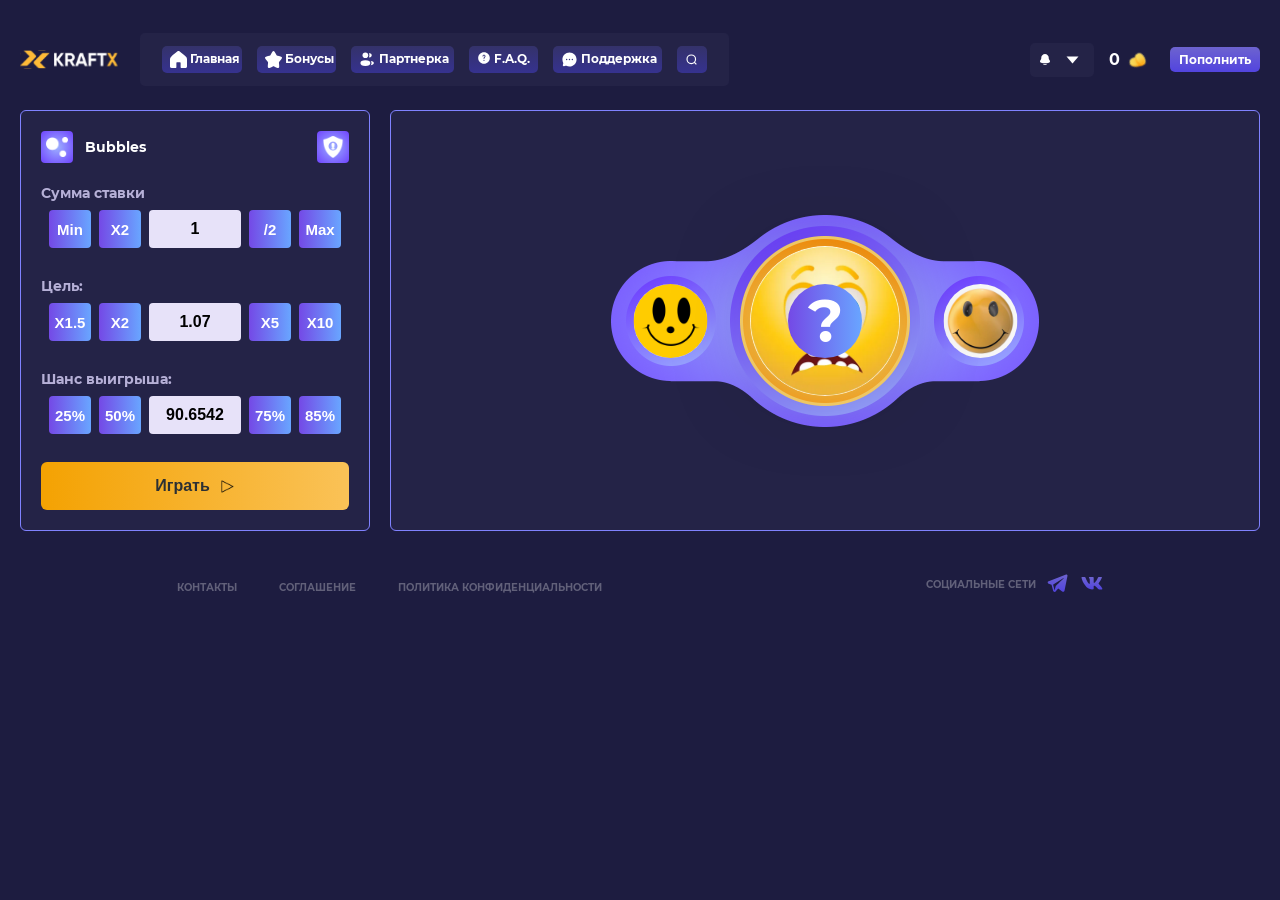
==== bubbles.html @ 5bf8cf63 "1" ====
<!DOCTYPE html>
<html lang="ru">
  <head>
    <meta charset="UTF-8" />
    <meta name="viewport" content="width=device-width, initial-scale=1.0" />
    <link
      rel="stylesheet"
      href="https://cdn.jsdelivr.net/npm/swiper@11/swiper-bundle.min.css"
    />
    <link rel="stylesheet" href="css/main.css" />
    <title>kraftX / Bubbles</title>
  </head>
  <body class="page">
    <div class="wrapper">
      <header class="header">
        <div class="header__wrapper">
          <div class="header__inner">
            <img class="logo" src="img/logo.svg" alt="лого" />
            <ul class="header__list">
              <li>
                <img src="img/Vector.svg" alt="icon" />
                <a href="#">Главная</a>
              </li>
              <li>
                <img src="img/Vector (1).svg" alt="icon" />
                <a href="#">Бонусы</a>
              </li>
              <li>
                <img src="img/Vector(2).svg" alt="icon" />
                <a href="#">Партнерка</a>
              </li>
              <li>
                <a href="#"><img src="img/Vector(3).svg" alt="icon" /></a>
                <a href="#">F.A.Q.</a>
              </li>
              <li>
                <img src="img/Vector(4).svg" alt="icon" />
                <a href="#">Поддержка</a>
              </li>
              <li class="nav-search">
                <input class="input-search" type="text" placeholder="Поиск" />
                <img src="img/search.svg" alt="search" />
              </li>
            </ul>
            <div class="header__auth-item-btn">
              <div class="header__auth-item">
                <img
                  class="chat__send-wrap-img"
                  src="img/Vector(5).svg"
                  alt="иконка"
                />
                <img
                  id="myButton"
                  class="header__auth-tringle"
                  src="./img/triangl.svg"
                  alt="иконка"
                />
                <ul class="header__auth-list">
                  <li>
                    <a class="header__auth-link" href="#">
                      ID:
                      <p>4</p>
                    </a>
                  </li>
                  <li>
                    <a class="header__auth-link" href="#">
                      ID:
                      <p>Профиль</p>
                    </a>
                  </li>
                  <li>
                    <a class="header__auth-link" href="#">
                      ID:
                      <p>Промокоды</p>
                    </a>
                  </li>
                  <li>
                    <a class="header__auth-link" href="#">
                      ID:
                      <p>Выйти</p>
                    </a>
                  </li>
                </ul>
              </div>
              <div class="header-cash crach-hidden">
                <p>0</p>
                <img src="img/money.svg" alt="money" />
              </div>
              <button class="header__in-button replenish-btn">Пополнить</button>
            </div>
            <div class="header__burger">
              <span></span>
            </div>
          </div>
        </div>
      </header>
      <div class="mobile-menu">
        <div class="mobile-menu-inner">
          <ul class="mobile-list">
            <li>
              <a class="link-mobile" href="">Главная</a>
            </li>
            <li>
              <a class="link-mobile" href="#">Бонусы</a>
            </li>
            <li>
              <a class="link-mobile" href="">Партнерка</a>
            </li>
            <li>
              <a class="link-mobile" href="#">FAQ</a>
            </li>
            <li>
              <a class="link-mobile" href="#">Поддержка</a>
            </li>
            <li class="nav-search-mobile">
              <input class="input-search" type="text" placeholder="Поиск" />
              <img src="img/search.svg" alt="search" />
            </li>
            <li>
              <button class="header__in-button-mob">Войти</button>
            </li>
          </ul>
        </div>
      </div>
      <main class="content">
        <section class="bubbles">
          <div class="container">
            <div class="bubbles__wrapper">
              <div class="bubbles__sidebar">
                <div class="bubbles__header">
                  <div class="bubbles__header-name">
                    <div class="bubbles__header-icon">
                      <img src="./icons/bubble.png" alt="bubbles" />
                    </div>
                    Bubbles
                  </div>
                  <button class="bubbles__header-shield" type="button">
                    <img src="./icons/shield.png" alt="shield" />
                  </button>
                </div>
                <form novalidate action="#" class="bubbles__field">
                  <!--поле-->
                  <div class="bubbles__field-wrapper">
                    <span class="bubbles__field-name">Сумма ставки</span>
                    <div class="bubbles__field-inner">
                      <!--кнопки-->
                      <div class="bubbles__buttons">
                        <button id="btnMin" class="bubbles__btn">Min</button>
                        <button id="btnX2" class="bubbles__btn">X2</button>
                      </div>
                      <!--сумма-->
                      <input
                        id="inputAmount"
                        class="bubbles__input"
                        type="number"
                        value="1"
                        placeholder="100.00 ₽"
                        onkeydown="preventArrowKeys(event)"
                        onwheel="preventMouseWheel(event)"
                      />
                      <!--кнопки-->
                      <div class="bubbles__buttons">
                        <button id="btn/2" class="bubbles__btn">/2</button>
                        <button id="btnMax" class="bubbles__btn">Max</button>
                      </div>
                    </div>
                  </div>
                  <!--поле-->
                  <div class="bubbles__field-wrapper">
                    <span class="bubbles__field-name">Цель:</span>
                    <div class="bubbles__field-inner">
                      <!--кнопки-->
                      <div class="bubbles__buttons">
                        <button id="X1.5" class="bubbles__btn">X1.5</button>
                        <button id="multiplyBy2" class="bubbles__btn">
                          X2
                        </button>
                      </div>
                      <!--сумма-->
                      <input
                        id="inputPurpose"
                        class="bubbles__input input-amount"
                        type="number"
                        value="1.07"
                        placeholder="X10"
                        onkeydown="preventArrowKeys(event)"
                        onwheel="preventMouseWheel(event)"
                      />
                      <!--кнопки-->
                      <div class="bubbles__buttons">
                        <button id="multiplyBy5" class="bubbles__btn">
                          X5
                        </button>
                        <button id="multiplyBy10" class="bubbles__btn">
                          X10
                        </button>
                      </div>
                    </div>
                  </div>
                  <!--поле-->
                  <div class="bubbles__field-wrapper">
                    <span class="bubbles__field-name">Шанс выигрыша:</span>
                    <div class="bubbles__field-inner">
                      <!--кнопки-->
                      <div class="bubbles__buttons">
                        <button id="percent25" class="bubbles__btn">25%</button>
                        <button id="percent50" class="bubbles__btn">50%</button>
                      </div>
                      <!--сумма-->
                      <input
                        id="inputChance"
                        class="bubbles__input input-amount"
                        type="number"
                        value="90.6542"
                        placeholder="50"
                        onkeydown="preventArrowKeys(event)"
                        onwheel="preventMouseWheel(event)"
                      />
                      <!--кнопки-->
                      <div class="bubbles__buttons">
                        <button id="percent75" class="bubbles__btn">75%</button>
                        <button id="percent85" class="bubbles__btn">85%</button>
                      </div>
                    </div>
                  </div>
                  <button
                    id="toggleButton"
                    class="bubbles__button-submit"
                    type="submit"
                  >
                    Играть
                    <img src="./icons/triangl-p.png" alt="играть" />
                  </button>
                </form>
              </div>
              <!--игра-->
              <div class="bubbles__main">
                <div class="bubbles__result">
                  <div id="resultWrap" class="result-wrap">
                    <p class="result-ratio">x2.85</p>
                    <p class="result-winning">+1.07</p>
                  </div>
                </div>
                <div class="items bubbles__game-main">
                  <div class="item active">
                    <div class="item-slide">
                      <img src="./img/i.webp" />
                    </div>
                  </div>
                  <div class="bubbles__unknown">?</div>
                  <div class="item next">
                    <div class="item-slide">
                      <img src="./img/i2.webp" />
                    </div>
                  </div>
                  <div class="item">
                    <div class="item-slide">
                      <img src="./img/i3.jpg" />
                    </div>
                  </div>
                  <div class="item">
                    <div class="item-slide">
                      <img src="./img/i4.webp" />
                    </div>
                  </div>
                  <div class="item prev">
                    <div class="item-slide">
                      <img src="./img/i5.jpg" />
                    </div>
                  </div>
                </div>
                <!-- <div class="bubbles__game">
                  <div class="bubbles__game_wrapp">
                    <div class="bubbles__game-dots">
                      <div class="bubbles__game-dot"></div>
                      <div class="bubbles__game-dot"></div>
                      <div class="bubbles__game-dot"></div>
                    </div>
                    <div class="bubbles__game-main">
                      <div id="box1" class="bubbles__game_side">
                        <img
                          src="https://trix2.casino/assets/1-97198dc6.svg"
                          alt="icon"
                        />
                      </div>
                      <div
                        id="box2"
                        class="bubbles__game_side bubbles__game_side-center"
                      >
                        <img
                          src="https://trix2.casino/assets/1-97198dc6.svg"
                          alt="icon"
                        />
                      </div>
                      <div id="box3" class="bubbles__game_side">
                        <div class="bubbles__unknown">?</div>
                        <img
                          src="https://trix2.casino/assets/1-97198dc6.svg"
                          alt="icon"
                        />
                      </div>
                    </div>
                    <div class="bubbles__game-dots">
                      <div class="bubbles__game-dot"></div>
                      <div class="bubbles__game-dot"></div>
                      <div class="bubbles__game-dot"></div>
                    </div>
                  </div>
                </div> -->
                <div class="game_footer"></div>
              </div>
            </div>
          </div>
        </section>
      </main>
      <footer class="footer">
        <div class="footer__wrapper">
          <ul>
            <li>
              <a href="#">Контакты</a>
            </li>
            <li>
              <a href="#">Соглашение</a>
            </li>
            <li>
              <a href="#">Политика конфиденциальности</a>
            </li>
          </ul>
          <ul>
            <li>
              <p>социальные сети</p>
            </li>
            <li>
              <a href="#">
                <img src="img/telegram.svg" alt="telegram" />
              </a>
            </li>
            <li>
              <a href="#">
                <img src="img/vk.svg" alt="vk" />
              </a>
            </li>
          </ul>
        </div>
      </footer>
      <section class="nav-down">
        <ul>
          <li>
            <a href="level.html">уровень</a>
          </li>
          <li>
            <a href="chat.html">чат</a>
          </li>
          <li>
            <a href="records.html">рекорды</a>
          </li>
        </ul>
      </section>
      <div class="popup-deposit">
        <div class="popup-deposit__wrapper">
          <div class="popup-deposit__tabs">
            <!--tab-->
            <div class="tabs-item">
              <button class="tabs-btn active" type="button">Deposit</button>
            </div>
            <!--tab-->
            <div class="tabs-item">
              <button class="tabs-btn" type="button">Withdraw</button>
            </div>
            <!--tab-->
            <div class="tabs-item">
              <button class="tabs-btn" type="button">History</button>
            </div>
            <button class="popup-deposit__close" type="button">
              <img src="./icons/closed.png" alt="закрыть" />
            </button>
          </div>
          <!--депозит-->
          <div class="popup-deposit__inner active">
            <div class="popup-deposit__page">
              <div class="page-top">
                <p class="page-top-title">Current Balance</p>
                <div class="page-top-item">
                  <button type="button" class="top-drop">
                    RUB (0.00)
                    <span>❯</span>
                  </button>
                  <button type="button" class="top-drop-plus">+</button>
                </div>
              </div>
              <div class="page-top">
                <p class="page-top-title">Payment Method</p>

                <div class="page-top-list">
                  <!--item-->
                  <button type="button" class="top-list-item bank-item active">
                    <div class="top-list-img">
                      <img src="./icons/sbp.png" alt="sbp" />
                    </div>
                    <span>SBP</span>
                  </button>
                  <!--item-->
                  <button type="button" class="top-list-item bank-item">
                    <div class="top-list-img">
                      <img src="./icons/sbp.png" alt="sbp" />
                    </div>
                    <span>SBP (CIS)</span>
                  </button>
                  <!--item-->
                  <button type="button" class="top-list-item bank-item">
                    <div class="top-list-img">
                      <img src="./icons/sber.png" alt="sber" />
                    </div>
                    <span>SberPay</span>
                  </button>
                  <!--item-->
                  <button id="tel-wallet" type="button" class="top-list-item">
                    <div class="top-list-img">
                      <img src="./icons/tel-pay.png" alt="twallet" />
                    </div>
                    <span>Telegram Wallet</span>
                    <div class="top-list-befo">
                      <div class="befo-btn" type="button">
                        <img src="./icons/befo-btn.png" alt="иконка" />
                      </div>
                      <div class="befo-btn" type="button">bonus</div>
                    </div>
                  </button>
                  <!--item-->
                  <button type="button" class="top-list-item bank-item">
                    <div class="top-list-img">
                      <img src="./icons/bank.png" alt="Bank Card" />
                    </div>
                    <span>Bank Card</span>
                    <div class="top-list-befo">
                      <div class="befo-btn" type="button">rf</div>
                      <div class="befo-btn" type="button">p2p</div>
                    </div>
                  </button>
                  <!--item-->
                  <button type="button" class="top-list-item bank-item">
                    <div class="top-list-img">
                      <img src="./icons/bank.png" alt="Bank Card" />
                    </div>
                    <span>Bank Card</span>
                    <div class="top-list-befo">
                      <div class="befo-btn" type="button">rf</div>
                      <div class="befo-btn" type="button">sky</div>
                    </div>
                  </button>
                  <!--item-->
                  <button
                    id="crypto-wallet"
                    type="button"
                    class="top-list-item"
                  >
                    <div class="top-list-img">
                      <img src="./icons/bitcoin.png" alt="bitcoin" />
                    </div>
                    <span>Cryptocurrencies</span>
                  </button>
                  <!--item-->
                  <button
                    data-value="500"
                    type="button"
                    class="top-list-item bank-item"
                  >
                    <div class="top-list-img">
                      <img src="./icons/pls.png" alt="Piastrix" />
                    </div>
                    <span>Piastrix Wallet</span>
                  </button>
                  <!--item-->
                  <button
                    data-value="500"
                    type="button"
                    class="top-list-item bank-item"
                  >
                    <div class="top-list-img">
                      <img src="./icons/fk.png" alt="FK Wallet" />
                    </div>
                    <span>FK Wallet</span>
                  </button>
                  <!--item-->
                  <button
                    data-value="2000"
                    type="button"
                    class="top-list-item bank-item"
                  >
                    <div class="top-list-img">
                      <img src="./icons/YooMoney.png" alt="YooMoney" />
                    </div>
                    <span>YooMoney</span>
                  </button>
                  <!--item-->
                  <button
                    id="steam"
                    type="button"
                    class="top-list-item bank-item"
                  >
                    <div class="top-list-img">
                      <img src="./icons/Skins.png" alt="Skins" />
                    </div>
                    <span>Skins</span>
                    <div class="top-list-befo">
                      <div class="befo-btn" type="button">csgo</div>
                      <div class="befo-btn" type="button">dota2</div>
                    </div>
                  </button>
                </div>
                <!--list-->
                <div class="page-form">
                  <!--item TOP-->
                  <div class="page-select">
                    <div class="page-select-img">
                      <img class="next-img" src="./icons/sbp.png" alt="sbp" />
                    </div>
                    <p class="next-text">SBP</p>
                    <span>❯</span>
                  </div>
                  <div class="list-nested">
                    <div class="list-nested-triangle"></div>
                    <!--item LIST-->
                    <div class="page-select page-select-nested">
                      <div class="page-select-img-nested">
                        <img class="prev-img" src="./icons/sbp.png" alt="sbp" />
                      </div>
                      <p>SBP</p>
                    </div>
                    <!--item LIST-->
                    <div class="page-select page-select-nested">
                      <div class="page-select-img-nested">
                        <img
                          class="prev-img"
                          src="./icons/sber.png"
                          alt="sbp"
                        />
                      </div>
                      <p>SberPay</p>
                    </div>
                    <!--item LIST-->
                    <div id="tel-nested" class="page-select page-select-nested">
                      <div class="page-select-img-nested">
                        <img
                          class="prev-img"
                          src="./icons/tel-pay.png"
                          alt="sbp"
                        />
                      </div>
                      <p>Telegram Wallet</p>
                      <div class="top-list-befo">
                        <div class="befo-btn top-befo" type="button">
                          <img src="./icons/befo-btn.png" alt="иконка" />
                        </div>
                        <div class="befo-btn top-befo" type="button">bonus</div>
                      </div>
                    </div>
                    <!--item LIST-->
                    <div class="page-select page-select-nested">
                      <div class="page-select-img-nested">
                        <img
                          class="prev-img"
                          src="./icons/bank.png"
                          alt="sbp"
                        />
                      </div>
                      <p>Bank Card</p>
                      <div class="top-list-befo">
                        <div class="befo-btn top-befo" type="button">rf</div>
                        <div class="befo-btn top-befo" type="button">p2p</div>
                      </div>
                    </div>
                    <!--item LIST-->
                    <div class="page-select page-select-nested">
                      <div class="page-select-img-nested">
                        <img
                          class="prev-img"
                          src="./icons/bank.png"
                          alt="sbp"
                        />
                      </div>
                      <p>Bank Card</p>
                      <div class="top-list-befo">
                        <div class="befo-btn top-befo" type="button">rf</div>
                        <div class="befo-btn top-befo" type="button">aky</div>
                      </div>
                    </div>
                    <!--item LIST-->
                    <div
                      id="crypto-nested"
                      class="page-select page-select-nested"
                    >
                      <div class="page-select-img-nested">
                        <img class="prev-img" src="./icons/bit.png" alt="sbp" />
                      </div>
                      <p>Cryptocurrencies</p>
                    </div>
                    <!--item LIST-->
                    <div class="page-select page-select-nested">
                      <div class="page-select-img-nested">
                        <img class="prev-img" src="./icons/pls.png" alt="sbp" />
                      </div>
                      <p>Piastrix Wallet</p>
                    </div>
                    <!--item LIST-->
                    <div class="page-select page-select-nested">
                      <div class="page-select-img-nested">
                        <img class="prev-img" src="./icons/fk.png" alt="sbp" />
                      </div>
                      <p>FK Wallet</p>
                    </div>
                    <!--item LIST-->
                    <div class="page-select page-select-nested">
                      <div class="page-select-img-nested">
                        <img
                          class="prev-img"
                          src="./icons/YooMoney.png"
                          alt="sbp"
                        />
                      </div>
                      <p>YooMoney</p>
                    </div>
                    <!--item LIST-->
                    <div class="page-select page-select-nested">
                      <div class="page-select-img-nested">
                        <img
                          class="prev-img"
                          src="./icons/Skins.png"
                          alt="sbp"
                        />
                      </div>
                      <p>Skins</p>
                      <div class="top-list-befo">
                        <div class="befo-btn top-befo" type="button">ksgo</div>
                        <div class="befo-btn top-befo" type="button">dota2</div>
                      </div>
                    </div>
                  </div>
                </div>
                <!--list-->
              </div>
            </div>
            <!--цены-->
            <div class="page-item page-all-bank active">
              <form class="page-item-form" action="" method="">
                <div class="page-item-title">
                  <div class="page-item-image">
                    <img src="./icons/sbp.png" alt="sbp" />
                  </div>
                  <div class="age-item-text">
                    <p>Selected payment method</p>
                    <span>SBP</span>
                  </div>
                </div>
                <label for="">Deposit Amount</label>
                <div class="input-item">
                  <span class="input-span">₽</span>
                  <input class="page-input" type="text" value="1000" />
                </div>
                <!--обертка выбора суммы-->
                <div class="input-btns">
                  <!--item-->
                  <div class="input-btns-item">
                    <button class="active" type="button" data-value="1000">
                      1000&nbsp;₽
                    </button>
                  </div>
                  <!--item-->
                  <div class="input-btns-item">
                    <button type="button" data-value="2000">2000&nbsp;₽</button>
                  </div>
                  <!--item-->
                  <div class="input-btns-item">
                    <button type="button" data-value="3000">3000&nbsp;₽</button>
                  </div>
                  <!--item-->
                  <div class="input-btns-item">
                    <button type="button" data-value="4000">4000&nbsp;₽</button>
                  </div>
                  <!--item-->
                  <div class="input-btns-item">
                    <button type="button" data-value="5000">5000&nbsp;₽</button>
                  </div>
                </div>
                <button class="page-input-submit" type="submit">
                  Proceed to payment
                </button>
              </form>
              <div class="page-footer">
                <div class="page-footer-img">
                  <svg
                    xmlns="http://www.w3.org/2000/svg"
                    viewBox="0 0 30 32"
                    fill="currentColor"
                    aria-hidden="true"
                    class="icon"
                  >
                    <path
                      d="M29.375 12.25H26.25V9.856C26.25 5.76 21.334 1 15 1S3.75 5.76 3.75 9.856v2.394H.625a.625.625 0 00-.625.625v10c0 .344.28.625.625.625h3.75A.627.627 0 005 22.875V9.856C5 6.411 9.459 2.25 15 2.25s10 4.161 10 7.607v16.221a2.425 2.425 0 01-2.422 2.421H21.25v-.625a.627.627 0 00-.625-.625h-5.058c-1.002 0-1.817.815-1.817 1.934a1.817 1.817 0 001.816 1.816h5.059a.625.625 0 00.625-.625v-.625h1.329a3.673 3.673 0 003.671-3.671v-2.579h3.125a.626.626 0 00.625-.625v-10a.626.626 0 00-.625-.625z"
                    ></path>
                    <path
                      d="M23.75 14.854v-2.526c0-4.817-3.926-8.735-8.75-8.735s-8.75 3.931-8.75 8.762v2.214c0 4.587 3.674 11.392 8.75 11.392 4.712.003 8.75-6.106 8.75-11.107z"
                    ></path>
                  </svg>
                </div>
                <div class="page-footer-text">
                  Having issues? <br />Contact our support team
                </div>
                <button class="page-footer-btn" type="button">Support</button>
              </div>
            </div>
            <!--цены 500-->
            <div id="page-500" class="page-item page-all-bank">
              <form class="page-item-form" action="" method="">
                <div class="page-item-title">
                  <div class="page-item-image">
                    <img src="./icons/sbp.png" alt="sbp" />
                  </div>
                  <div class="age-item-text">
                    <p>Selected payment method</p>
                    <span>SBP</span>
                  </div>
                </div>
                <label for="">Deposit Amount</label>
                <div class="input-item">
                  <span class="input-span">₽</span>
                  <input class="page-input" type="text" value="500" />
                </div>
                <!--обертка выбора суммы-->
                <div class="input-btns">
                  <!--item-->
                  <div class="input-btns-item">
                    <button class="active" type="button" data-value="500">
                      1000&nbsp;₽
                    </button>
                  </div>
                  <!--item-->
                  <div class="input-btns-item">
                    <button type="button" data-value="1000">2000&nbsp;₽</button>
                  </div>
                  <!--item-->
                  <div class="input-btns-item">
                    <button type="button" data-value="2000">3000&nbsp;₽</button>
                  </div>
                  <!--item-->
                  <div class="input-btns-item">
                    <button type="button" data-value="5000">4000&nbsp;₽</button>
                  </div>
                  <!--item-->
                  <div class="input-btns-item">
                    <button type="button" data-value="10000">
                      5000&nbsp;₽
                    </button>
                  </div>
                </div>
                <button class="page-input-submit" type="submit">
                  Proceed to payment
                </button>
              </form>
              <div class="page-footer">
                <div class="page-footer-img">
                  <svg
                    xmlns="http://www.w3.org/2000/svg"
                    viewBox="0 0 30 32"
                    fill="currentColor"
                    aria-hidden="true"
                    class="icon"
                  >
                    <path
                      d="M29.375 12.25H26.25V9.856C26.25 5.76 21.334 1 15 1S3.75 5.76 3.75 9.856v2.394H.625a.625.625 0 00-.625.625v10c0 .344.28.625.625.625h3.75A.627.627 0 005 22.875V9.856C5 6.411 9.459 2.25 15 2.25s10 4.161 10 7.607v16.221a2.425 2.425 0 01-2.422 2.421H21.25v-.625a.627.627 0 00-.625-.625h-5.058c-1.002 0-1.817.815-1.817 1.934a1.817 1.817 0 001.816 1.816h5.059a.625.625 0 00.625-.625v-.625h1.329a3.673 3.673 0 003.671-3.671v-2.579h3.125a.626.626 0 00.625-.625v-10a.626.626 0 00-.625-.625z"
                    ></path>
                    <path
                      d="M23.75 14.854v-2.526c0-4.817-3.926-8.735-8.75-8.735s-8.75 3.931-8.75 8.762v2.214c0 4.587 3.674 11.392 8.75 11.392 4.712.003 8.75-6.106 8.75-11.107z"
                    ></path>
                  </svg>
                </div>
                <div class="page-footer-text">
                  Having issues? <br />Contact our support team
                </div>
                <button class="page-footer-btn" type="button">Support</button>
              </div>
            </div>
            <!--цены 2000-->
            <div id="page-2000" class="page-item page-all-bank">
              <form class="page-item-form" action="" method="">
                <div class="page-item-title">
                  <div class="page-item-image">
                    <img src="./icons/sbp.png" alt="sbp" />
                  </div>
                  <div class="age-item-text">
                    <p>Selected payment method</p>
                    <span>SBP</span>
                  </div>
                </div>
                <label for="">Deposit Amount</label>
                <div class="input-item">
                  <span class="input-span">₽</span>
                  <input class="page-input" type="text" value="2000" />
                </div>
                <!--обертка выбора суммы-->
                <div class="input-btns">
                  <!--item-->
                  <div class="input-btns-item">
                    <button class="active" type="button" data-value="2000">
                      2000&nbsp;₽
                    </button>
                  </div>
                  <!--item-->
                  <div class="input-btns-item">
                    <button type="button" data-value="1000">3000&nbsp;₽</button>
                  </div>
                  <!--item-->
                  <div class="input-btns-item">
                    <button type="button" data-value="2000">5000&nbsp;₽</button>
                  </div>
                  <!--item-->
                  <div class="input-btns-item">
                    <button type="button" data-value="5000">
                      10000&nbsp;₽
                    </button>
                  </div>
                  <!--item-->
                  <div class="input-btns-item">
                    <button type="button" data-value="10000">
                      15000&nbsp;₽
                    </button>
                  </div>
                </div>
                <button class="page-input-submit" type="submit">
                  Proceed to payment
                </button>
              </form>
              <div class="page-footer">
                <div class="page-footer-img">
                  <svg
                    xmlns="http://www.w3.org/2000/svg"
                    viewBox="0 0 30 32"
                    fill="currentColor"
                    aria-hidden="true"
                    class="icon"
                  >
                    <path
                      d="M29.375 12.25H26.25V9.856C26.25 5.76 21.334 1 15 1S3.75 5.76 3.75 9.856v2.394H.625a.625.625 0 00-.625.625v10c0 .344.28.625.625.625h3.75A.627.627 0 005 22.875V9.856C5 6.411 9.459 2.25 15 2.25s10 4.161 10 7.607v16.221a2.425 2.425 0 01-2.422 2.421H21.25v-.625a.627.627 0 00-.625-.625h-5.058c-1.002 0-1.817.815-1.817 1.934a1.817 1.817 0 001.816 1.816h5.059a.625.625 0 00.625-.625v-.625h1.329a3.673 3.673 0 003.671-3.671v-2.579h3.125a.626.626 0 00.625-.625v-10a.626.626 0 00-.625-.625z"
                    ></path>
                    <path
                      d="M23.75 14.854v-2.526c0-4.817-3.926-8.735-8.75-8.735s-8.75 3.931-8.75 8.762v2.214c0 4.587 3.674 11.392 8.75 11.392 4.712.003 8.75-6.106 8.75-11.107z"
                    ></path>
                  </svg>
                </div>
                <div class="page-footer-text">
                  Having issues? <br />Contact our support team
                </div>
                <button class="page-footer-btn" type="button">Support</button>
              </div>
            </div>
            <!--цены телеграм-->
            <div class="page-item page-telegram">
              <div class="page-telegram-wrapp">
                To top up this way, you need to link your Telegram account.<br /><br />
                <div class="page-telegram-inner">
                  <div>
                    Find our bot <a href="#" target="_blank">ваш бот</a> on
                    Telegram and send it the following command:
                  </div>
                  <div class="telegram-input-item">
                    <div class="telegram-input-inner">
                      <input
                        id="myInput"
                        type="text"
                        readonly
                        value="/start MYJcTgtwFvFPqivd"
                      />
                      <button type="button" onclick="telegramCopyFunction()">
                        <svg
                          xmlns="http://www.w3.org/2000/svg"
                          viewBox="0 0 32 32"
                          fill="currentColor"
                          aria-hidden="true"
                          class="icon"
                        >
                          <path
                            d="M11.667 26A5.674 5.674 0 016 20.333V6.667H3.667A3.67 3.67 0 000 10.333v18A3.67 3.67 0 003.667 32h16.666A3.67 3.67 0 0024 28.333V26z"
                          ></path>
                          <path
                            d="M29.333 3.667A3.666 3.666 0 0025.667 0h-14A3.667 3.667 0 008 3.667v16.666A3.667 3.667 0 0011.667 24h14a3.666 3.666 0 003.666-3.667z"
                          ></path>
                        </svg>
                      </button>
                    </div>
                  </div>
                  Or start the bot by pressing the button
                  <a class="telegram-input-btn" href="#">Open Telegram</a>
                </div>
              </div>
              <div class="page-footer">
                <div class="page-footer-img">
                  <svg
                    xmlns="http://www.w3.org/2000/svg"
                    viewBox="0 0 30 32"
                    fill="currentColor"
                    aria-hidden="true"
                    class="icon"
                  >
                    <path
                      d="M29.375 12.25H26.25V9.856C26.25 5.76 21.334 1 15 1S3.75 5.76 3.75 9.856v2.394H.625a.625.625 0 00-.625.625v10c0 .344.28.625.625.625h3.75A.627.627 0 005 22.875V9.856C5 6.411 9.459 2.25 15 2.25s10 4.161 10 7.607v16.221a2.425 2.425 0 01-2.422 2.421H21.25v-.625a.627.627 0 00-.625-.625h-5.058c-1.002 0-1.817.815-1.817 1.934a1.817 1.817 0 001.816 1.816h5.059a.625.625 0 00.625-.625v-.625h1.329a3.673 3.673 0 003.671-3.671v-2.579h3.125a.626.626 0 00.625-.625v-10a.626.626 0 00-.625-.625z"
                    ></path>
                    <path
                      d="M23.75 14.854v-2.526c0-4.817-3.926-8.735-8.75-8.735s-8.75 3.931-8.75 8.762v2.214c0 4.587 3.674 11.392 8.75 11.392 4.712.003 8.75-6.106 8.75-11.107z"
                    ></path>
                  </svg>
                </div>
                <div class="page-footer-text">
                  Having issues? <br />Contact our support team
                </div>
                <button class="page-footer-btn" type="button">Support</button>
              </div>
            </div>
            <!--цены крипта-->
            <div class="page-item page-crypto">
              <div class="crypto-label">Select Cryptocurrency</div>
              <!--кнопки крипта-->
              <div class="crypto-items">
                <!--item-->
                <button class="crypto-button active">
                  <div class="crypto-img">
                    <img src="./icons/trc.png" alt="крипта" />
                  </div>
                  USDT
                  <div class="crypto-befo">
                    <div class="befo-btn" type="button">trc-20</div>
                  </div>
                </button>
                <!--item-->
                <button class="crypto-button">
                  <div class="crypto-img">
                    <img src="./icons/erc.png" alt="крипта" />
                  </div>
                  USDT
                  <div class="crypto-befo">
                    <div class="befo-btn" type="button">ERC-20</div>
                  </div>
                </button>
                <!--item-->
                <button class="crypto-button">
                  <div class="crypto-img">
                    <img src="./icons/bnb.png" alt="крипта" />
                  </div>
                  BNB
                </button>
                <!--item-->
                <button class="crypto-button">
                  <div class="crypto-img">
                    <img src="./icons/bit.png" alt="крипта" />
                  </div>
                  Bitcoin
                </button>
                <!--item-->
                <button class="crypto-button">
                  <div class="crypto-img">
                    <img src="./icons/eth.png" alt="крипта" />
                  </div>
                  Ethereum
                </button>
                <!--item-->
                <button class="crypto-button">
                  <div class="crypto-img">
                    <img src="./icons/lite.png" alt="крипта" />
                  </div>
                  Litecoin
                </button>
                <!--item-->
                <button class="crypto-button crypto-full">
                  <div class="crypto-img">
                    <img src="./icons/tron.png" alt="крипта" />
                  </div>
                  Tron
                </button>
                <!--item-->
                <button class="crypto-button crypto-full">
                  <div class="crypto-img">
                    <img src="./icons/dog.png" alt="крипта" />
                  </div>
                  Dogecoin
                </button>
              </div>
              <div class="deposit-address">
                Your personal deposit address USDT (ERC-20)
              </div>
              <div class="crypto-input-item">
                <div class="crypto-input-inner">
                  <input
                    id="cryptoInput"
                    type="text"
                    readonly=""
                    value="TVCMSggGMUKmtWAeTtzZh5kGGrv5QQXCqK"
                  />
                  <button type="button" onclick="cryptoDepCopyFunction()">
                    <svg
                      xmlns="http://www.w3.org/2000/svg"
                      viewBox="0 0 32 32"
                      fill="currentColor"
                      aria-hidden="true"
                      class="icon"
                    >
                      <path
                        d="M11.667 26A5.674 5.674 0 016 20.333V6.667H3.667A3.67 3.67 0 000 10.333v18A3.67 3.67 0 003.667 32h16.666A3.67 3.67 0 0024 28.333V26z"
                      ></path>
                      <path
                        d="M29.333 3.667A3.666 3.666 0 0025.667 0h-14A3.667 3.667 0 008 3.667v16.666A3.667 3.667 0 0011.667 24h14a3.666 3.666 0 003.666-3.667z"
                      ></path>
                    </svg>
                  </button>
                </div>
              </div>
              <div class="qr-wrapper">
                <div class="qr-code-image">
                  <img src="./icons/qr-code.webp" alt="qr" />
                </div>
              </div>
              <div class="crypto-calc-wrapper">
                <div class="crypto-calc-items">
                  <!--input-->
                  <div class="crypto-calc-input">
                    <label class="crypto-calc-label" for="coinInput">ETH</label>
                    <input id="coinInput" type="text" value="1.00000000" />
                  </div>
                  <!--input-->
                  <div class="crypto-calc-input">
                    <label class="crypto-calc-label" for="currencyInput"
                      >ETH</label
                    >
                    <input id="currencyInput" type="text" value="225995.30" />
                  </div>
                </div>
                <div class="crypto-calc-text">
                  The exchange rate is fixed at the moment of payment.
                </div>
                <div class="calc-text-info">
                  Please send only
                  <span>Ethereum ERC-20</span>
                  to this address.<br />
                  Sending any other currency will result in a loss of funds.
                </div>
              </div>
              <div class="page-footer">
                <div class="page-footer-img">
                  <svg
                    xmlns="http://www.w3.org/2000/svg"
                    viewBox="0 0 30 32"
                    fill="currentColor"
                    aria-hidden="true"
                    class="icon"
                  >
                    <path
                      d="M29.375 12.25H26.25V9.856C26.25 5.76 21.334 1 15 1S3.75 5.76 3.75 9.856v2.394H.625a.625.625 0 00-.625.625v10c0 .344.28.625.625.625h3.75A.627.627 0 005 22.875V9.856C5 6.411 9.459 2.25 15 2.25s10 4.161 10 7.607v16.221a2.425 2.425 0 01-2.422 2.421H21.25v-.625a.627.627 0 00-.625-.625h-5.058c-1.002 0-1.817.815-1.817 1.934a1.817 1.817 0 001.816 1.816h5.059a.625.625 0 00.625-.625v-.625h1.329a3.673 3.673 0 003.671-3.671v-2.579h3.125a.626.626 0 00.625-.625v-10a.626.626 0 00-.625-.625z"
                    ></path>
                    <path
                      d="M23.75 14.854v-2.526c0-4.817-3.926-8.735-8.75-8.735s-8.75 3.931-8.75 8.762v2.214c0 4.587 3.674 11.392 8.75 11.392 4.712.003 8.75-6.106 8.75-11.107z"
                    ></path>
                  </svg>
                </div>
                <div class="page-footer-text">
                  Having issues? <br />Contact our support team
                </div>
                <button class="page-footer-btn" type="button">Support</button>
              </div>
            </div>
          </div>
          <!--вывод-->
          <div class="popup-deposit__inner">
            <div class="popup-deposit__page">
              <div class="page-top">
                <p class="page-top-title">Current Balance</p>
                <div class="page-top-item">
                  <button type="button" class="top-drop">
                    RUB (0.00)
                    <span>❯</span>
                  </button>
                  <button type="button" class="top-drop-plus">+</button>
                </div>
              </div>
              <div class="page-top">
                <p class="page-top-title">Choose Method</p>
                <div class="page-top-list">
                  <!--item-->
                  <button type="button" class="top-list-item withdraw active">
                    <div class="top-list-img">
                      <img src="./icons/bank.png" alt="Bank Card" />
                    </div>
                    Bank Card
                  </button>
                  <!--item-->
                  <button type="button" class="top-list-item withdraw">
                    <div class="top-list-img">
                      <img src="./icons/tel-pay.png" alt="Bank Card" />
                    </div>
                    Telegram Wallet
                  </button>
                  <!--item-->
                  <button type="button" class="top-list-item withdraw">
                    <div class="top-list-img">
                      <img src="./icons/trc.png" alt="Bank Card" />
                    </div>
                    Tether USDT
                  </button>
                  <!--item-->
                  <button type="button" class="top-list-item withdraw">
                    <div class="top-list-img">
                      <img src="./icons/pls.png" alt="Bank Card" />
                    </div>
                    Piastrix Wallet
                  </button>
                  <!--item-->
                  <button type="button" class="top-list-item withdraw">
                    <div class="top-list-img">
                      <img src="./icons/fk.png" alt="Bank Card" />
                    </div>
                    FK Wallet
                  </button>
                </div>
                <!--list-->
                <div class="page-form">
                  <!--item TOP-->
                  <div class="page-select page-select-withdraw">
                    <div class="page-select-img">
                      <img class="next-imgw" src="./icons/bank.png" alt="sbp" />
                    </div>
                    <p class="next-text next-textw">Bank Card</p>

                    <span>❯</span>
                  </div>
                  <div class="list-nested list-nested-withdraw">
                    <div class="list-nested-triangle"></div>
                    <!--item LIST-->
                    <div class="page-select page-select-nested mob-nested">
                      <div class="page-select-img-nested">
                        <img
                          class="prev-img"
                          src="./icons/bank.png"
                          alt="sbp"
                        />
                      </div>
                      Bank Card
                    </div>
                    <!--item LIST-->
                    <div class="page-select page-select-nested mob-nested">
                      <div class="page-select-img-nested">
                        <img
                          class="prev-img"
                          src="./icons/tel-pay.png"
                          alt="sbp"
                        />
                      </div>
                      Telegram Wallet
                    </div>
                    <!--item LIST-->
                    <div
                      id="tel-nested"
                      class="page-select page-select-nested mob-nested"
                    >
                      <div class="page-select-img-nested">
                        <img class="prev-img" src="./icons/trc.png" alt="sbp" />
                      </div>
                      Tether USDT
                    </div>
                    <!--item LIST-->
                    <div class="page-select page-select-nested mob-nested">
                      <div class="page-select-img-nested">
                        <img class="prev-img" src="./icons/pls.png" alt="sbp" />
                      </div>
                      Piastrix Wallet
                    </div>
                    <!--item LIST-->
                    <div class="page-select page-select-nested mob-nested">
                      <div class="page-select-img-nested">
                        <img class="prev-img" src="./icons/fk.png" alt="sbp" />
                      </div>
                      FK Wallet
                    </div>
                  </div>
                </div>
                <!--list-->
              </div>
            </div>
            <!--вывод 1-->
            <div class="page-item withdraw-up active">
              <form class="page-item-form" action="" method="">
                <div class="page-item-title">
                  <div class="page-item-image">
                    <img src="./icons/sbp.png" alt="sbp" />
                  </div>
                  <div class="age-item-text">
                    <p>Selected payment method</p>
                    <span>SBP</span>
                  </div>
                </div>
                <label for="">Your Bank Card Number</label>
                <div class="withdraw-items">
                  <!--input-->
                  <div class="withdraw-item-input">
                    <input type="text" placeholder="Your Bank Card Number" />
                    <button class="withdraw-btn" type="button">
                      <svg
                        xmlns="http://www.w3.org/2000/svg"
                        viewBox="0 0 104 32"
                        fill="currentColor"
                        aria-hidden="true"
                        class="icon"
                      >
                        <path
                          d="M15.719 29.75c7.974 0 14.438-6.464 14.438-14.438S23.693.874 15.719.874 1.281 7.338 1.281 15.312 7.745 29.75 15.719 29.75zm35.156 0c7.974 0 14.438-6.464 14.438-14.438S58.849.874 50.875.874 36.437 7.338 36.437 15.312 42.901 29.75 50.875 29.75zm35.188 0c7.974 0 14.438-6.464 14.438-14.438S94.037.874 86.063.874 71.625 7.338 71.625 15.312 78.089 29.75 86.063 29.75z"
                        ></path>
                      </svg>
                    </button>
                  </div>
                  <!--input-->
                  <div class="withdraw-item-input">
                    <input type="tel" placeholder="SBP Phone Number" />
                    <button class="withdraw-btn" type="button">
                      <svg
                        xmlns="http://www.w3.org/2000/svg"
                        viewBox="0 0 104 32"
                        fill="currentColor"
                        aria-hidden="true"
                        class="icon"
                      >
                        <path
                          d="M15.719 29.75c7.974 0 14.438-6.464 14.438-14.438S23.693.874 15.719.874 1.281 7.338 1.281 15.312 7.745 29.75 15.719 29.75zm35.156 0c7.974 0 14.438-6.464 14.438-14.438S58.849.874 50.875.874 36.437 7.338 36.437 15.312 42.901 29.75 50.875 29.75zm35.188 0c7.974 0 14.438-6.464 14.438-14.438S94.037.874 86.063.874 71.625 7.338 71.625 15.312 78.089 29.75 86.063 29.75z"
                        ></path>
                      </svg>
                    </button>
                  </div>
                </div>
                <div class="withdraw-info">
                  <div class="withdraw-info-img">
                    <img src="./icons/w-sbp.png" alt="иконка" />
                  </div>
                  <div class="withdraw-info-text">
                    Обязательно указывайте ваш номер мобильного, который
                    подключен к сервису быстрых платежей <span>(СБП)</span>.
                    <br />
                    Как включить СБП в вашем банке:
                    <a
                      href="https://www.sberbank.ru/ru/person/remittance/sbp"
                      target="_blank"
                      >сбер</a
                    >
                    /
                    <a
                      href="https://www.tinkoff.ru/help/payments/transfers/about/sbp-turn-on/"
                      target="_blank"
                      rel="noopener noreferrer"
                      >тинькофф</a
                    >
                  </div>
                </div>
                <div class="withdraw-amount">
                  <!--item-->
                  <div class="withdraw-amount-item">
                    <label for="">Withdrawal Amount</label>
                    <div class="withdraw-amount-inputs">
                      <input type="text" placeholder="Withdrawal Amount" />
                      <div class="withdraw-amount-icon">₽</div>
                    </div>
                  </div>
                  <!--item-->
                  <div class="withdraw-amount-item">
                    <label for="">Amount to Receive</label>
                    <div class="withdraw-amount-inputs">
                      <input type="text" placeholder="Amount to Receive" />
                      <div class="withdraw-amount-icon">₽</div>
                    </div>
                  </div>
                </div>
                <button class="page-input-submit" type="submit">
                  Order withdrawal
                </button>
              </form>
              <div class="page-footer">
                <div class="page-footer-img">
                  <svg
                    xmlns="http://www.w3.org/2000/svg"
                    viewBox="0 0 30 32"
                    fill="currentColor"
                    aria-hidden="true"
                    class="icon"
                  >
                    <path
                      d="M29.375 12.25H26.25V9.856C26.25 5.76 21.334 1 15 1S3.75 5.76 3.75 9.856v2.394H.625a.625.625 0 00-.625.625v10c0 .344.28.625.625.625h3.75A.627.627 0 005 22.875V9.856C5 6.411 9.459 2.25 15 2.25s10 4.161 10 7.607v16.221a2.425 2.425 0 01-2.422 2.421H21.25v-.625a.627.627 0 00-.625-.625h-5.058c-1.002 0-1.817.815-1.817 1.934a1.817 1.817 0 001.816 1.816h5.059a.625.625 0 00.625-.625v-.625h1.329a3.673 3.673 0 003.671-3.671v-2.579h3.125a.626.626 0 00.625-.625v-10a.626.626 0 00-.625-.625z"
                    ></path>
                    <path
                      d="M23.75 14.854v-2.526c0-4.817-3.926-8.735-8.75-8.735s-8.75 3.931-8.75 8.762v2.214c0 4.587 3.674 11.392 8.75 11.392 4.712.003 8.75-6.106 8.75-11.107z"
                    ></path>
                  </svg>
                </div>
                <div class="page-footer-text">
                  Having issues? <br />Contact our support team
                </div>
                <button class="page-footer-btn" type="button">Support</button>
              </div>
            </div>
            <!--вывод 2-->
            <div class="page-item withdraw-up">
              <form class="page-item-form" action="" method="">
                <div class="page-item-title">
                  <div class="page-item-image">
                    <img src="./icons/tel-pay.png" alt="sbp" />
                  </div>
                  <div class="age-item-text">
                    <p>Selected payment method</p>
                    <span>Telegram Wallet</span>
                  </div>
                </div>
                <label for=""
                  >Your Wallet Address
                  <span class="label-span">trc-20</span></label
                >
                <div class="withdraw-items">
                  <!--input-->
                  <div class="withdraw-item-input">
                    <input type="text" placeholder="Enter a wallet number" />
                    <button class="withdraw-btn" type="button">
                      <svg
                        xmlns="http://www.w3.org/2000/svg"
                        viewBox="0 0 104 32"
                        fill="currentColor"
                        aria-hidden="true"
                        class="icon"
                      >
                        <path
                          d="M15.719 29.75c7.974 0 14.438-6.464 14.438-14.438S23.693.874 15.719.874 1.281 7.338 1.281 15.312 7.745 29.75 15.719 29.75zm35.156 0c7.974 0 14.438-6.464 14.438-14.438S58.849.874 50.875.874 36.437 7.338 36.437 15.312 42.901 29.75 50.875 29.75zm35.188 0c7.974 0 14.438-6.464 14.438-14.438S94.037.874 86.063.874 71.625 7.338 71.625 15.312 78.089 29.75 86.063 29.75z"
                        ></path>
                      </svg>
                    </button>
                  </div>
                </div>

                <div class="withdraw-amount">
                  <!--item-->
                  <div class="withdraw-amount-item">
                    <label for="">Withdrawal Amount</label>
                    <div class="withdraw-amount-inputs">
                      <input type="text" placeholder="Withdrawal Amount" />
                      <div class="withdraw-amount-icon">₽</div>
                    </div>
                  </div>
                  <!--item-->
                  <div class="withdraw-amount-item">
                    <label for="">Amount to Receive</label>
                    <div class="withdraw-amount-inputs">
                      <input type="text" placeholder="Amount to Receive" />
                      <div class="withdraw-amount-icon">₽</div>
                    </div>
                  </div>
                </div>
                <div class="withdraw-amount-rate">Rate: 1 USDT ≈ 96.90 RUB</div>
                <button class="page-input-submit" type="submit">
                  Order withdrawal
                </button>
              </form>
              <div class="page-footer">
                <div class="page-footer-img">
                  <svg
                    xmlns="http://www.w3.org/2000/svg"
                    viewBox="0 0 30 32"
                    fill="currentColor"
                    aria-hidden="true"
                    class="icon"
                  >
                    <path
                      d="M29.375 12.25H26.25V9.856C26.25 5.76 21.334 1 15 1S3.75 5.76 3.75 9.856v2.394H.625a.625.625 0 00-.625.625v10c0 .344.28.625.625.625h3.75A.627.627 0 005 22.875V9.856C5 6.411 9.459 2.25 15 2.25s10 4.161 10 7.607v16.221a2.425 2.425 0 01-2.422 2.421H21.25v-.625a.627.627 0 00-.625-.625h-5.058c-1.002 0-1.817.815-1.817 1.934a1.817 1.817 0 001.816 1.816h5.059a.625.625 0 00.625-.625v-.625h1.329a3.673 3.673 0 003.671-3.671v-2.579h3.125a.626.626 0 00.625-.625v-10a.626.626 0 00-.625-.625z"
                    ></path>
                    <path
                      d="M23.75 14.854v-2.526c0-4.817-3.926-8.735-8.75-8.735s-8.75 3.931-8.75 8.762v2.214c0 4.587 3.674 11.392 8.75 11.392 4.712.003 8.75-6.106 8.75-11.107z"
                    ></path>
                  </svg>
                </div>
                <div class="page-footer-text">
                  Having issues? <br />Contact our support team
                </div>
                <button class="page-footer-btn" type="button">Support</button>
              </div>
            </div>
            <!--вывод 3-->
            <div class="page-item withdraw-up">
              <form class="page-item-form" action="" method="">
                <div class="page-item-title">
                  <div class="page-item-image">
                    <img src="./icons/trc.png" alt="sbp" />
                  </div>
                  <div class="age-item-text">
                    <p>Selected payment method</p>
                    <span>Tether USDT</span>
                  </div>
                </div>
                <label for=""
                  >Your Wallet Address
                  <span class="label-span">trc-20</span></label
                >
                <div class="withdraw-items">
                  <!--input-->
                  <div class="withdraw-item-input">
                    <input type="text" placeholder="Enter a wallet number" />
                    <button class="withdraw-btn" type="button">
                      <svg
                        xmlns="http://www.w3.org/2000/svg"
                        viewBox="0 0 104 32"
                        fill="currentColor"
                        aria-hidden="true"
                        class="icon"
                      >
                        <path
                          d="M15.719 29.75c7.974 0 14.438-6.464 14.438-14.438S23.693.874 15.719.874 1.281 7.338 1.281 15.312 7.745 29.75 15.719 29.75zm35.156 0c7.974 0 14.438-6.464 14.438-14.438S58.849.874 50.875.874 36.437 7.338 36.437 15.312 42.901 29.75 50.875 29.75zm35.188 0c7.974 0 14.438-6.464 14.438-14.438S94.037.874 86.063.874 71.625 7.338 71.625 15.312 78.089 29.75 86.063 29.75z"
                        ></path>
                      </svg>
                    </button>
                  </div>
                </div>

                <div class="withdraw-amount">
                  <!--item-->
                  <div class="withdraw-amount-item">
                    <label for="">Withdrawal Amount</label>
                    <div class="withdraw-amount-inputs">
                      <input type="text" placeholder="Withdrawal Amount" />
                      <div class="withdraw-amount-icon">₽</div>
                    </div>
                  </div>
                  <!--item-->
                  <div class="withdraw-amount-item">
                    <label for="">Amount to Receive</label>
                    <div class="withdraw-amount-inputs">
                      <input type="text" placeholder="Amount to Receive" />
                      <div class="withdraw-amount-icon">₽</div>
                    </div>
                  </div>
                </div>
                <div class="withdraw-amount-rate">Rate: 1 USDT ≈ 96.90 RUB</div>
                <button class="page-input-submit" type="submit">
                  Order withdrawal
                </button>
              </form>
              <div class="page-footer">
                <div class="page-footer-img">
                  <svg
                    xmlns="http://www.w3.org/2000/svg"
                    viewBox="0 0 30 32"
                    fill="currentColor"
                    aria-hidden="true"
                    class="icon"
                  >
                    <path
                      d="M29.375 12.25H26.25V9.856C26.25 5.76 21.334 1 15 1S3.75 5.76 3.75 9.856v2.394H.625a.625.625 0 00-.625.625v10c0 .344.28.625.625.625h3.75A.627.627 0 005 22.875V9.856C5 6.411 9.459 2.25 15 2.25s10 4.161 10 7.607v16.221a2.425 2.425 0 01-2.422 2.421H21.25v-.625a.627.627 0 00-.625-.625h-5.058c-1.002 0-1.817.815-1.817 1.934a1.817 1.817 0 001.816 1.816h5.059a.625.625 0 00.625-.625v-.625h1.329a3.673 3.673 0 003.671-3.671v-2.579h3.125a.626.626 0 00.625-.625v-10a.626.626 0 00-.625-.625z"
                    ></path>
                    <path
                      d="M23.75 14.854v-2.526c0-4.817-3.926-8.735-8.75-8.735s-8.75 3.931-8.75 8.762v2.214c0 4.587 3.674 11.392 8.75 11.392 4.712.003 8.75-6.106 8.75-11.107z"
                    ></path>
                  </svg>
                </div>
                <div class="page-footer-text">
                  Having issues? <br />Contact our support team
                </div>
                <button class="page-footer-btn" type="button">Support</button>
              </div>
            </div>
            <!--вывод 4-->
            <div class="page-item withdraw-up">
              <form class="page-item-form" action="" method="">
                <div class="page-item-title">
                  <div class="page-item-image">
                    <img src="./icons/pls.png" alt="sbp" />
                  </div>
                  <div class="age-item-text">
                    <p>Selected payment method</p>
                    <span>Piastrix Wallet</span>
                  </div>
                </div>
                <label for="">Your Wallet Address </label>
                <div class="withdraw-items">
                  <!--input-->
                  <div class="withdraw-item-input">
                    <input type="text" placeholder="Enter a wallet number" />
                    <button class="withdraw-btn" type="button">
                      <svg
                        xmlns="http://www.w3.org/2000/svg"
                        viewBox="0 0 104 32"
                        fill="currentColor"
                        aria-hidden="true"
                        class="icon"
                      >
                        <path
                          d="M15.719 29.75c7.974 0 14.438-6.464 14.438-14.438S23.693.874 15.719.874 1.281 7.338 1.281 15.312 7.745 29.75 15.719 29.75zm35.156 0c7.974 0 14.438-6.464 14.438-14.438S58.849.874 50.875.874 36.437 7.338 36.437 15.312 42.901 29.75 50.875 29.75zm35.188 0c7.974 0 14.438-6.464 14.438-14.438S94.037.874 86.063.874 71.625 7.338 71.625 15.312 78.089 29.75 86.063 29.75z"
                        ></path>
                      </svg>
                    </button>
                  </div>
                </div>

                <div class="withdraw-amount">
                  <!--item-->
                  <div class="withdraw-amount-item">
                    <label for="">Withdrawal Amount</label>
                    <div class="withdraw-amount-inputs">
                      <input type="text" placeholder="Withdrawal Amount" />
                      <div class="withdraw-amount-icon">₽</div>
                    </div>
                  </div>
                  <!--item-->
                  <div class="withdraw-amount-item">
                    <label for="">Amount to Receive</label>
                    <div class="withdraw-amount-inputs">
                      <input type="text" placeholder="Amount to Receive" />
                      <div class="withdraw-amount-icon">₽</div>
                    </div>
                  </div>
                </div>
                <button class="page-input-submit" type="submit">
                  Order withdrawal
                </button>
              </form>
              <div class="page-footer">
                <div class="page-footer-img">
                  <svg
                    xmlns="http://www.w3.org/2000/svg"
                    viewBox="0 0 30 32"
                    fill="currentColor"
                    aria-hidden="true"
                    class="icon"
                  >
                    <path
                      d="M29.375 12.25H26.25V9.856C26.25 5.76 21.334 1 15 1S3.75 5.76 3.75 9.856v2.394H.625a.625.625 0 00-.625.625v10c0 .344.28.625.625.625h3.75A.627.627 0 005 22.875V9.856C5 6.411 9.459 2.25 15 2.25s10 4.161 10 7.607v16.221a2.425 2.425 0 01-2.422 2.421H21.25v-.625a.627.627 0 00-.625-.625h-5.058c-1.002 0-1.817.815-1.817 1.934a1.817 1.817 0 001.816 1.816h5.059a.625.625 0 00.625-.625v-.625h1.329a3.673 3.673 0 003.671-3.671v-2.579h3.125a.626.626 0 00.625-.625v-10a.626.626 0 00-.625-.625z"
                    ></path>
                    <path
                      d="M23.75 14.854v-2.526c0-4.817-3.926-8.735-8.75-8.735s-8.75 3.931-8.75 8.762v2.214c0 4.587 3.674 11.392 8.75 11.392 4.712.003 8.75-6.106 8.75-11.107z"
                    ></path>
                  </svg>
                </div>
                <div class="page-footer-text">
                  Having issues? <br />Contact our support team
                </div>
                <button class="page-footer-btn" type="button">Support</button>
              </div>
            </div>
            <!--вывод 5-->
            <div class="page-item withdraw-up">
              <form class="page-item-form" action="" method="">
                <div class="page-item-title">
                  <div class="page-item-image">
                    <img src="./icons/fk.png" alt="sbp" />
                  </div>
                  <div class="age-item-text">
                    <p>Selected payment method</p>
                    <span>FK Wallet</span>
                  </div>
                </div>
                <label for="">Your Wallet Address </label>
                <div class="withdraw-items">
                  <!--input-->
                  <div class="withdraw-item-input">
                    <input type="text" placeholder="Enter a wallet number" />
                    <button class="withdraw-btn" type="button">
                      <svg
                        xmlns="http://www.w3.org/2000/svg"
                        viewBox="0 0 104 32"
                        fill="currentColor"
                        aria-hidden="true"
                        class="icon"
                      >
                        <path
                          d="M15.719 29.75c7.974 0 14.438-6.464 14.438-14.438S23.693.874 15.719.874 1.281 7.338 1.281 15.312 7.745 29.75 15.719 29.75zm35.156 0c7.974 0 14.438-6.464 14.438-14.438S58.849.874 50.875.874 36.437 7.338 36.437 15.312 42.901 29.75 50.875 29.75zm35.188 0c7.974 0 14.438-6.464 14.438-14.438S94.037.874 86.063.874 71.625 7.338 71.625 15.312 78.089 29.75 86.063 29.75z"
                        ></path>
                      </svg>
                    </button>
                  </div>
                </div>

                <div class="withdraw-amount">
                  <!--item-->
                  <div class="withdraw-amount-item">
                    <label for="">Withdrawal Amount</label>
                    <div class="withdraw-amount-inputs">
                      <input type="text" placeholder="Withdrawal Amount" />
                      <div class="withdraw-amount-icon">₽</div>
                    </div>
                  </div>
                  <!--item-->
                  <div class="withdraw-amount-item">
                    <label for="">Amount to Receive</label>
                    <div class="withdraw-amount-inputs">
                      <input type="text" placeholder="Amount to Receive" />
                      <div class="withdraw-amount-icon">₽</div>
                    </div>
                  </div>
                </div>
                <button class="page-input-submit" type="submit">
                  Order withdrawal
                </button>
              </form>
              <div class="page-footer">
                <div class="page-footer-img">
                  <svg
                    xmlns="http://www.w3.org/2000/svg"
                    viewBox="0 0 30 32"
                    fill="currentColor"
                    aria-hidden="true"
                    class="icon"
                  >
                    <path
                      d="M29.375 12.25H26.25V9.856C26.25 5.76 21.334 1 15 1S3.75 5.76 3.75 9.856v2.394H.625a.625.625 0 00-.625.625v10c0 .344.28.625.625.625h3.75A.627.627 0 005 22.875V9.856C5 6.411 9.459 2.25 15 2.25s10 4.161 10 7.607v16.221a2.425 2.425 0 01-2.422 2.421H21.25v-.625a.627.627 0 00-.625-.625h-5.058c-1.002 0-1.817.815-1.817 1.934a1.817 1.817 0 001.816 1.816h5.059a.625.625 0 00.625-.625v-.625h1.329a3.673 3.673 0 003.671-3.671v-2.579h3.125a.626.626 0 00.625-.625v-10a.626.626 0 00-.625-.625z"
                    ></path>
                    <path
                      d="M23.75 14.854v-2.526c0-4.817-3.926-8.735-8.75-8.735s-8.75 3.931-8.75 8.762v2.214c0 4.587 3.674 11.392 8.75 11.392 4.712.003 8.75-6.106 8.75-11.107z"
                    ></path>
                  </svg>
                </div>
                <div class="page-footer-text">
                  Having issues? <br />Contact our support team
                </div>
                <button class="page-footer-btn" type="button">Support</button>
              </div>
            </div>
          </div>
          <!--история-->
          <div class="popup-deposit__inner">
            <div class="popup-deposit__history">
              <div class="history-top">
                <button class="history-btn" type="button">My deposits</button>
                <button class="history-btn active" type="button">
                  My withdrawals
                </button>
              </div>
              <div class="history-text-wrapper">
                <div class="history-empty">
                  <div class="history-empty-inner">
                    <h4>N/A</h4>
                    You have not made any requests yet.
                  </div>
                </div>
              </div>
              <div class="history-text-wrapper active">
                <div class="history-text">
                  <button class="history-close-btn" type="button">
                    <svg
                      xmlns="http://www.w3.org/2000/svg"
                      viewBox="0 0 32 32"
                      fill="currentColor"
                      aria-hidden="true"
                      class="icon"
                    >
                      <path
                        d="M30.589 26.894c.461.461.746 1.098.746 1.801s-.285 1.34-.746 1.801c-.497.498-1.15.747-1.802.747s-1.303-.248-1.802-.747L16.046 19.557 5.106 30.496c-.497.498-1.15.746-1.802.746S2 30.994 1.502 30.496c-.462-.461-.747-1.098-.747-1.802s.286-1.341.747-1.802l10.94-10.94L1.502 5.013A2.548 2.548 0 115.105 1.41l10.939 10.94 10.94-10.94a2.547 2.547 0 113.604 3.603l-10.94 10.939 10.941 10.941z"
                      ></path>
                    </svg>
                  </button>
                  <p>Withdrawal may take from 10 minutes to 24 hours.</p>
                  <br />
                  <p>
                    When withdrawing to a
                    <span>card less than 5,000 RUB,</span> delays of up to 72
                    hours are possible.
                  </p>
                  <br />
                  <p>
                    You can cancel an active withdrawal request without any
                    commission charges.
                  </p>
                </div>
                <div class="history-empty">
                  <div class="history-empty-inner">
                    <h4>N/A</h4>
                    You have not made any requests yet.
                  </div>
                </div>
              </div>
            </div>
          </div>
        </div>
      </div>
    </div>
    <script src="https://cdn.jsdelivr.net/npm/swiper@11/swiper-bundle.min.js"></script>
    <script src="js/script.js"></script>
    <script src="js/swiper.js"></script>
  </body>
</html>
---- css/main.css ----
@import url(../css/index.css);
@import url(../css/x-hundred.css);
@import url(../css/faq.css);
@import url(../css/popup-deposit.css);
@import url(../css/bubbles.css);
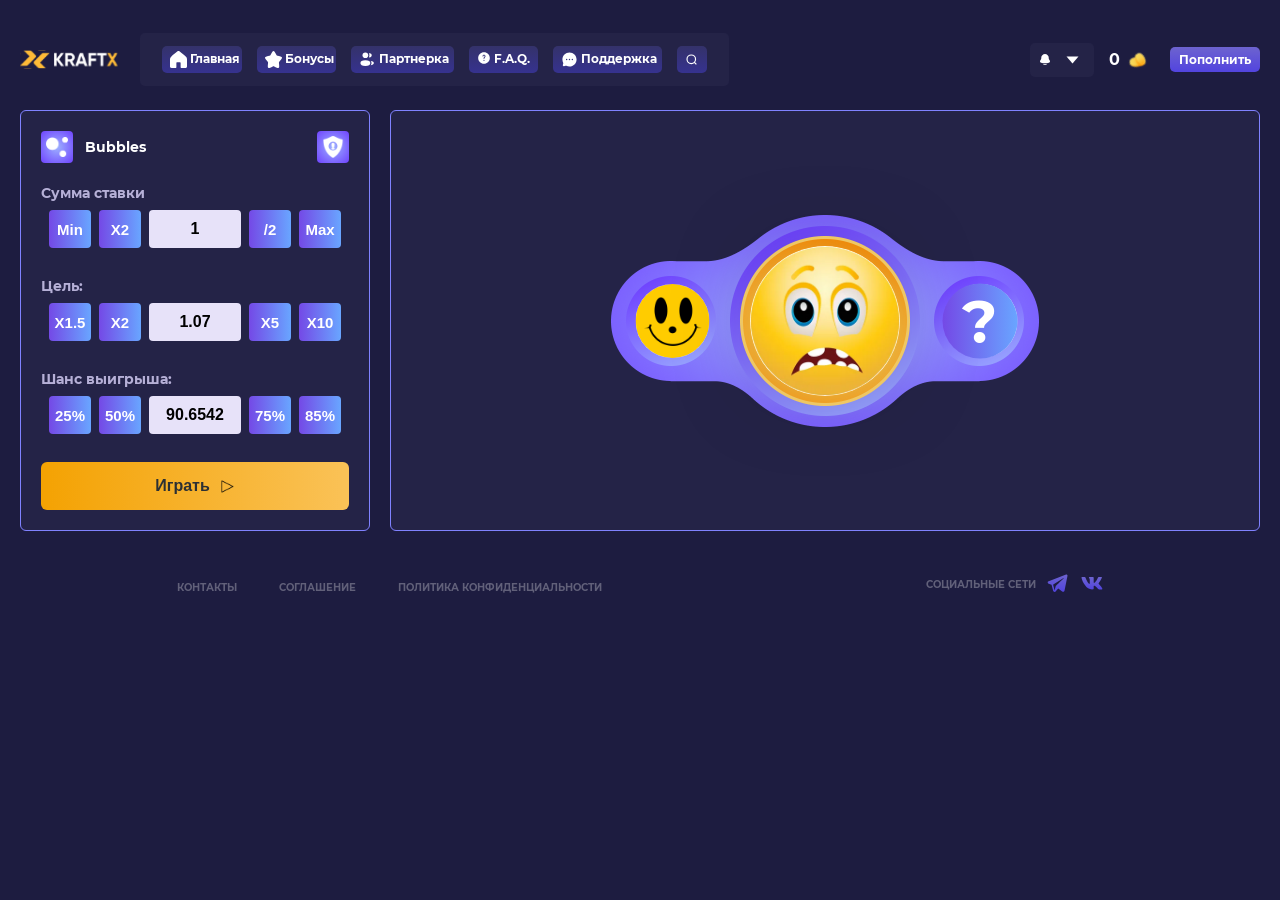
==== commit f301805b: "1" ====
--- a/bubbles.html
+++ b/bubbles.html
@@ -265,7 +265,7 @@
                   </div>
                   <div class="item prev">
                     <div class="item-slide">
-                      <img src="./img/i5.jpg" />
+                      <img class="item-slide-next" src="./img/i5.jpg" />
                     </div>
                   </div>
                 </div>
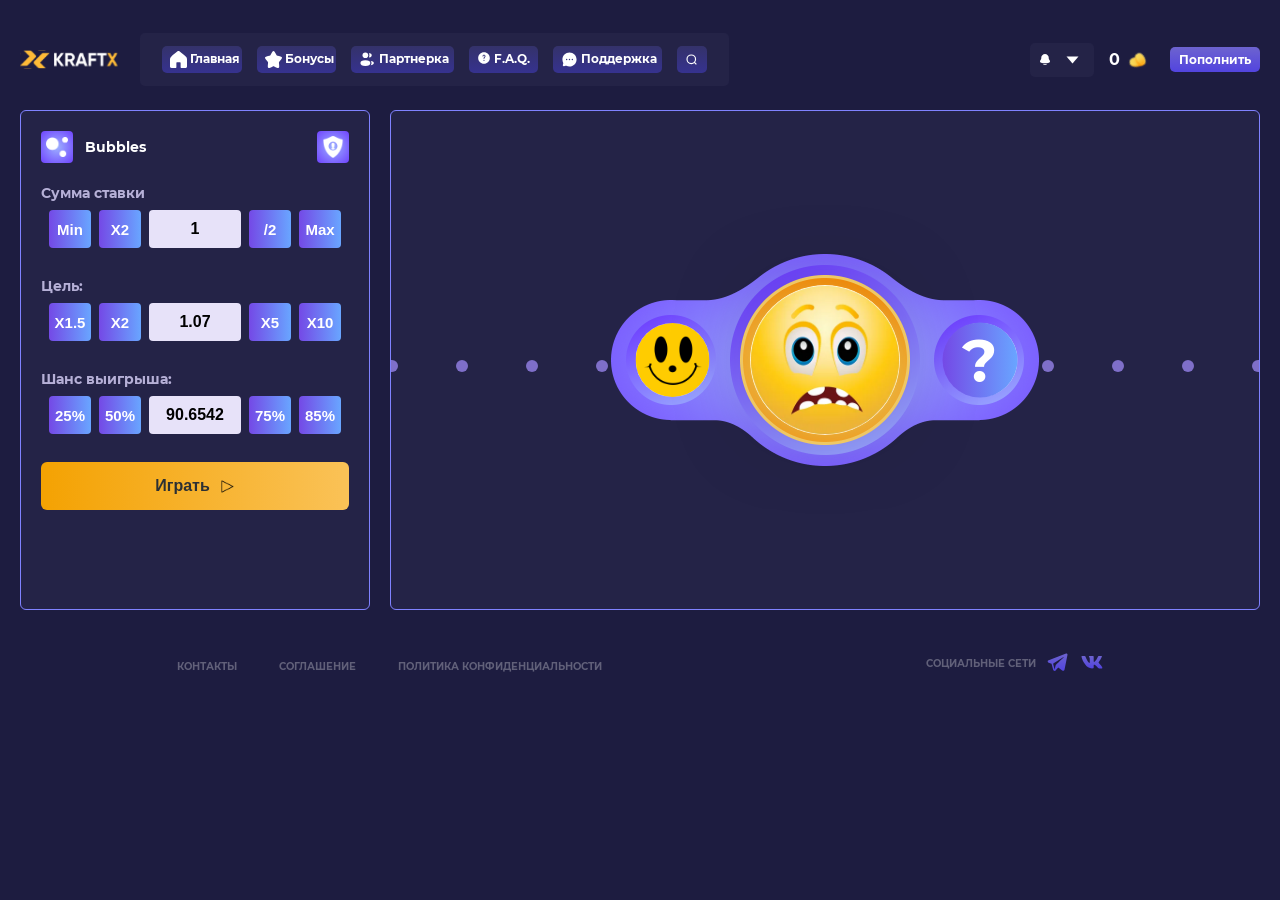
==== commit 59a6f94e: "1" ====
--- a/bubbles.html
+++ b/bubbles.html
@@ -237,76 +237,60 @@
               <div class="bubbles__main">
                 <div class="bubbles__result">
                   <div id="resultWrap" class="result-wrap">
-                    <p class="result-ratio">x2.85</p>
-                    <p class="result-winning">+1.07</p>
-                  </div>
-                </div>
-                <div class="items bubbles__game-main">
-                  <div class="item active">
-                    <div class="item-slide">
-                      <img src="./img/i.webp" />
-                    </div>
-                  </div>
-                  <div class="bubbles__unknown">?</div>
-                  <div class="item next">
-                    <div class="item-slide">
-                      <img src="./img/i2.webp" />
-                    </div>
-                  </div>
-                  <div class="item">
-                    <div class="item-slide">
-                      <img src="./img/i3.jpg" />
-                    </div>
-                  </div>
-                  <div class="item">
-                    <div class="item-slide">
-                      <img src="./img/i4.webp" />
-                    </div>
-                  </div>
-                  <div class="item prev">
-                    <div class="item-slide">
-                      <img class="item-slide-next" src="./img/i5.jpg" />
-                    </div>
-                  </div>
-                </div>
-                <!-- <div class="bubbles__game">
-                  <div class="bubbles__game_wrapp">
-                    <div class="bubbles__game-dots">
-                      <div class="bubbles__game-dot"></div>
-                      <div class="bubbles__game-dot"></div>
-                      <div class="bubbles__game-dot"></div>
-                    </div>
-                    <div class="bubbles__game-main">
-                      <div id="box1" class="bubbles__game_side">
-                        <img
-                          src="https://trix2.casino/assets/1-97198dc6.svg"
-                          alt="icon"
-                        />
-                      </div>
-                      <div
-                        id="box2"
-                        class="bubbles__game_side bubbles__game_side-center"
-                      >
-                        <img
-                          src="https://trix2.casino/assets/1-97198dc6.svg"
-                          alt="icon"
-                        />
-                      </div>
-                      <div id="box3" class="bubbles__game_side">
-                        <div class="bubbles__unknown">?</div>
-                        <img
-                          src="https://trix2.casino/assets/1-97198dc6.svg"
-                          alt="icon"
-                        />
-                      </div>
-                    </div>
-                    <div class="bubbles__game-dots">
-                      <div class="bubbles__game-dot"></div>
-                      <div class="bubbles__game-dot"></div>
-                      <div class="bubbles__game-dot"></div>
-                    </div>
-                  </div>
-                </div> -->
+                    <p class="result-ratio"></p>
+                    <p class="result-winning"></p>
+                  </div>
+                </div>
+                <!--право-->
+                <div class="bubbles__box">
+                  <div class="bubbles__dots">
+                    <div class="bubbles__dots_wrap">
+                      <div class="bubbles__dot"></div>
+                      <div class="bubbles__dot"></div>
+                      <div class="bubbles__dot"></div>
+                      <div class="bubbles__dot"></div>
+                      <div class="bubbles__dot"></div>
+                    </div>
+                  </div>
+                  <div class="items bubbles__game-main">
+                    <div class="item active">
+                      <div class="item-slide">
+                        <img src="./img/i.webp" />
+                      </div>
+                    </div>
+                    <div class="bubbles__unknown">?</div>
+                    <div class="item next">
+                      <div class="item-slide">
+                        <img src="./img/i2.webp" />
+                      </div>
+                    </div>
+                    <div class="item">
+                      <div class="item-slide">
+                        <img src="./img/i3.jpg" />
+                      </div>
+                    </div>
+                    <div class="item">
+                      <div class="item-slide">
+                        <img src="./img/i4.webp" />
+                      </div>
+                    </div>
+                    <div class="item prev">
+                      <div class="item-slide">
+                        <img class="item-slide-next" src="./img/i5.jpg" />
+                      </div>
+                    </div>
+                  </div>
+                  <!--лево-->
+                  <div class="bubbles__dots dots-right">
+                    <div class="bubbles__dots_wrap">
+                      <div class="bubbles__dot"></div>
+                      <div class="bubbles__dot"></div>
+                      <div class="bubbles__dot"></div>
+                      <div class="bubbles__dot"></div>
+                      <div class="bubbles__dot"></div>
+                    </div>
+                  </div>
+                </div>
                 <div class="game_footer"></div>
               </div>
             </div>
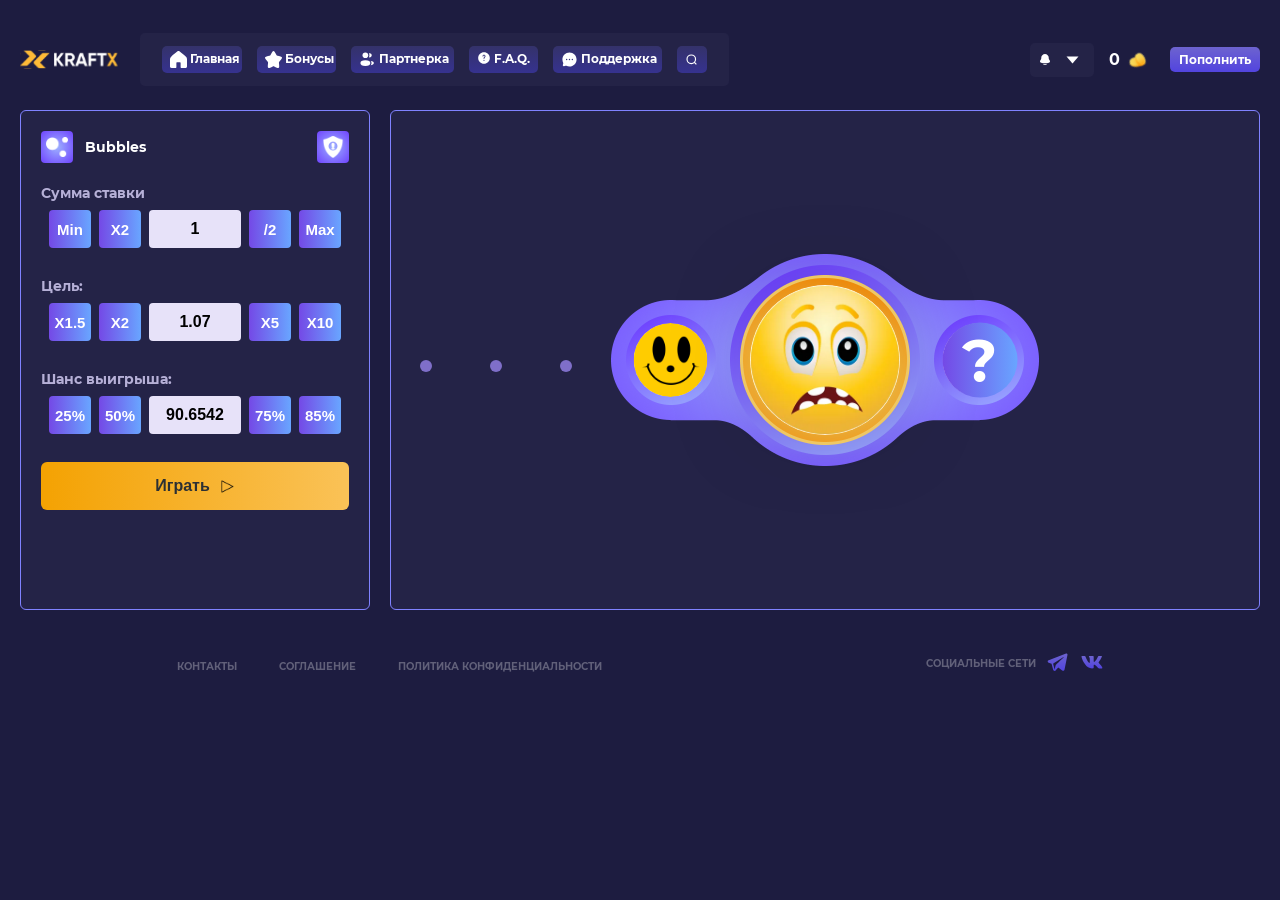
==== commit 1e82dbb3: "1" ====
--- a/bubbles.html
+++ b/bubbles.html
@@ -281,7 +281,7 @@
                     </div>
                   </div>
                   <!--лево-->
-                  <div class="bubbles__dots dots-right">
+                  <!-- <div class="bubbles__dots dots-right">
                     <div class="bubbles__dots_wrap">
                       <div class="bubbles__dot"></div>
                       <div class="bubbles__dot"></div>
@@ -289,7 +289,7 @@
                       <div class="bubbles__dot"></div>
                       <div class="bubbles__dot"></div>
                     </div>
-                  </div>
+                  </div> -->
                 </div>
                 <div class="game_footer"></div>
               </div>
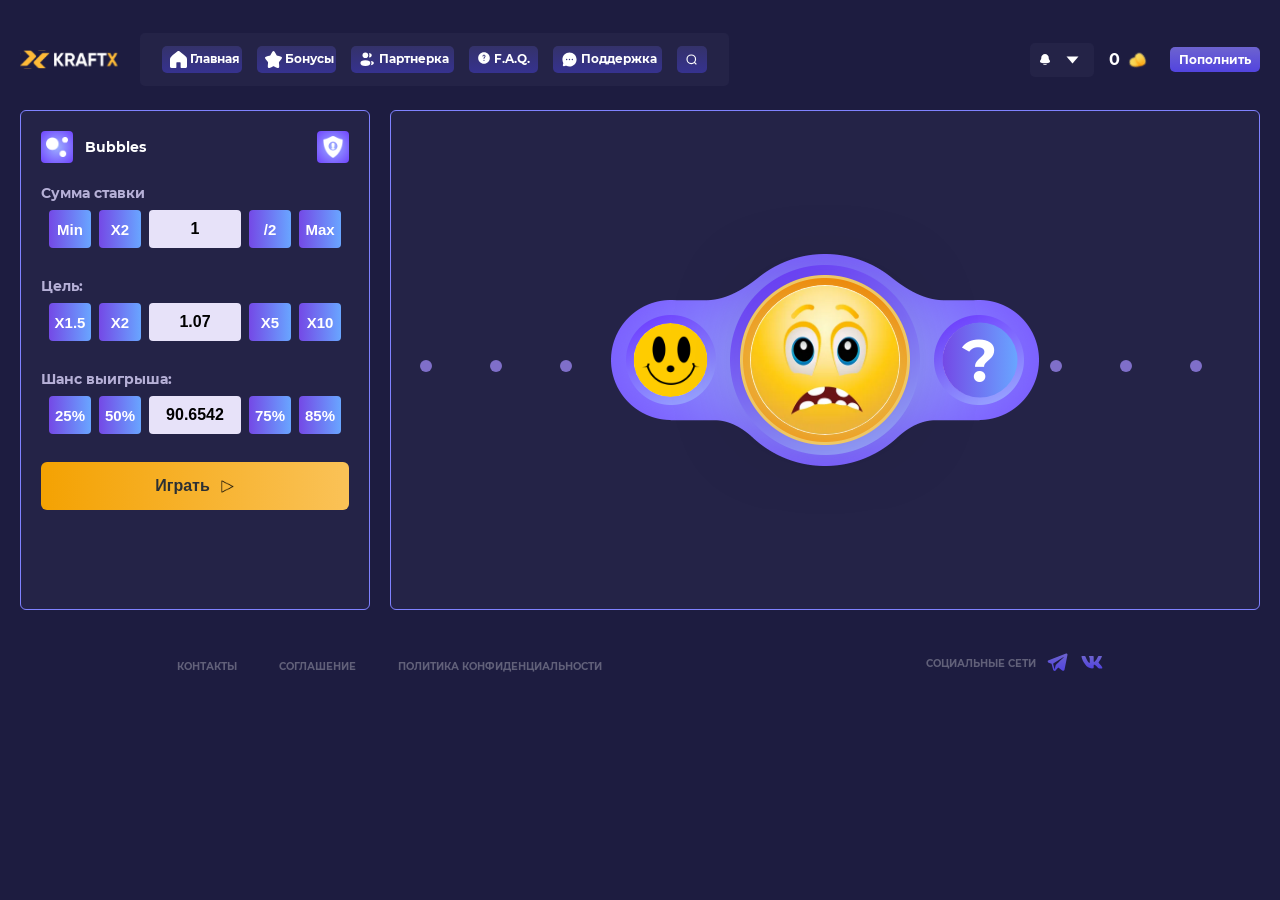
==== commit 96661ef1: "1" ====
--- a/bubbles.html
+++ b/bubbles.html
@@ -250,6 +250,16 @@
                       <div class="bubbles__dot"></div>
                       <div class="bubbles__dot"></div>
                       <div class="bubbles__dot"></div>
+                      <div class="bubbles__dot"></div>
+                      <div class="bubbles__dot"></div>
+                      <div class="bubbles__dot"></div>
+                      <div class="bubbles__dot"></div>
+                      <div class="bubbles__dot"></div>
+                      <div class="bubbles__dot"></div>
+                      <div class="bubbles__dot"></div>
+                      <div class="bubbles__dot"></div>
+                      <div class="bubbles__dot"></div>
+                      <div class="bubbles__dot"></div>
                     </div>
                   </div>
                   <div class="items bubbles__game-main">
